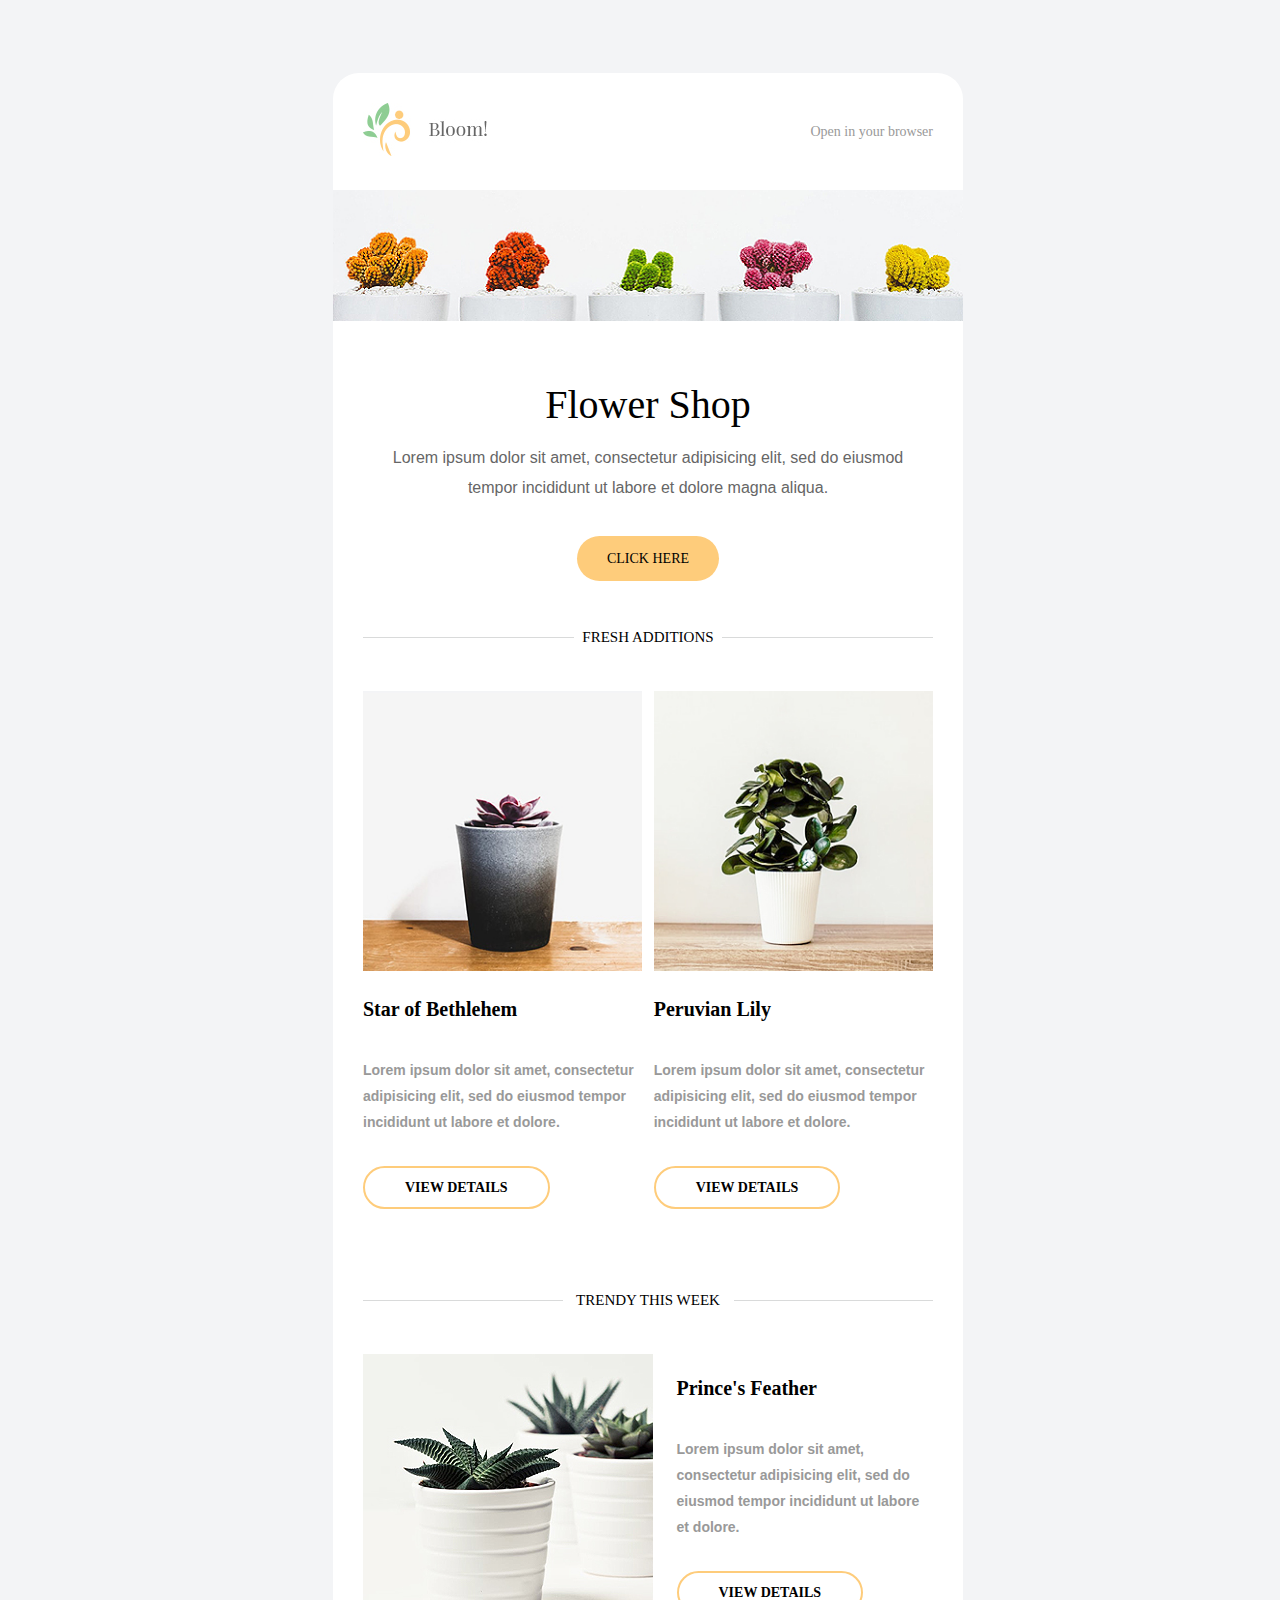
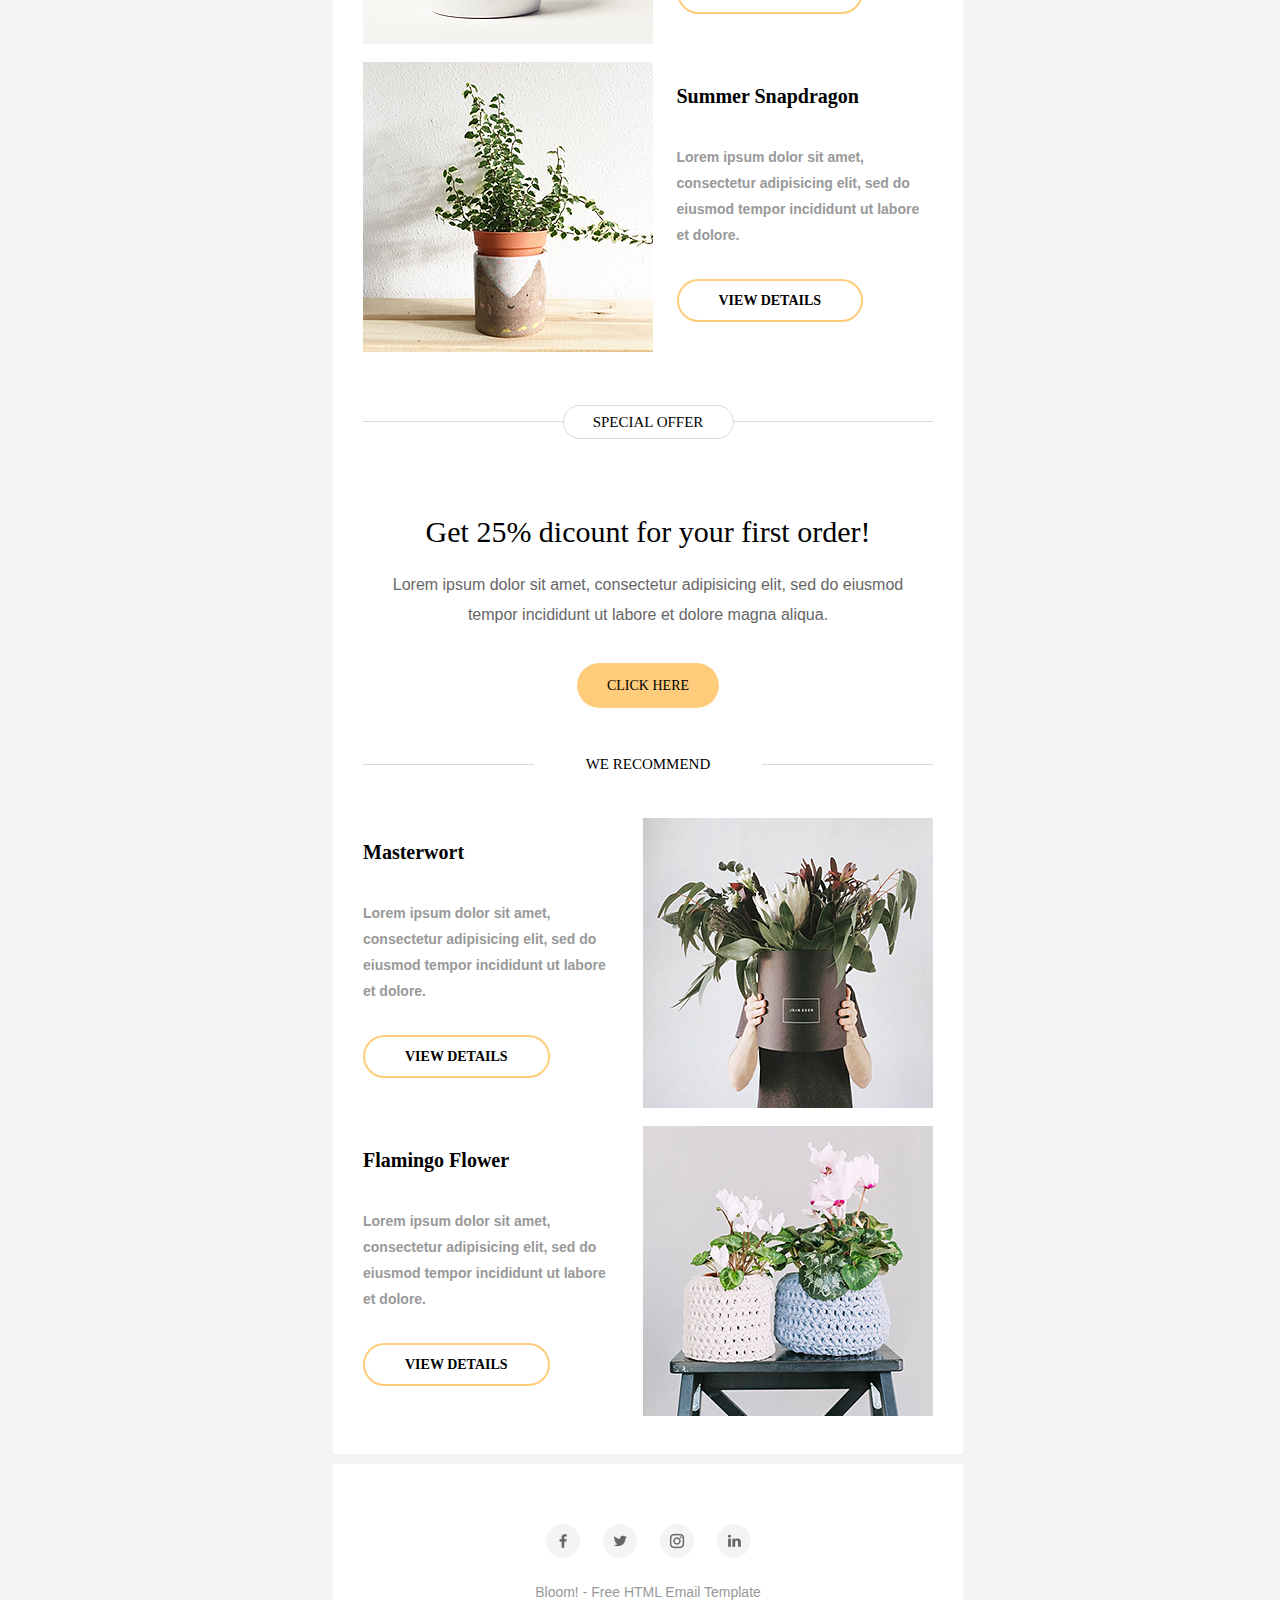
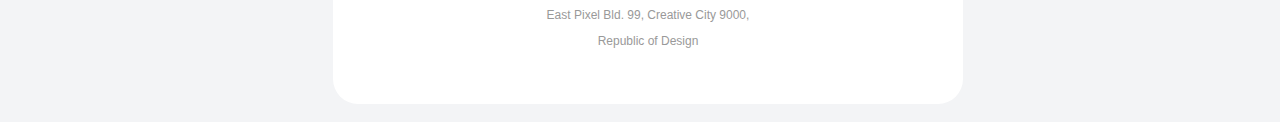
==== index.html @ 82b162fa "верстка Email-bloom" ====
<!DOCTYPE html>
<html lang="en">
<head>
    <meta charset="UTF-8">
    <title>Bloom</title>
    <link rel="stylesheet" href="css/style.css">
</head>
<body>

<table class="email-bloom" cellpadding="0" cellspacing="10" align="center">
    <tr>
        <td>
            <table class="email-table-wrap" cellpadding="0" cellspacing="0" width="100%">
                <tr>
                    <td>
                        <table class="email-header-wrap" width="100%" bgcolor="#ffffff" cellspacing="0" cellpadding="0">

                            <tr>
                                <td class="email-header" valign="center" align="left">
                                    <a href="#">
                                        <img src="img/logo.jpg" alt="logo">
                                    </a>
                                </td>
                                <td class="email-header" valign="center" align="right">
                                    <a href="#">
                                        <p>Open in your browser</p>
                                    </a>
                                </td>
                            </tr>
                            <tr>
                                <td class="email-img" colspan="2">
                                    <img src="img/hero.jpg" alt="types of flowers">
                                </td>
                                <td></td>
                            </tr>
                        </table>
                    </td>
                </tr>
                <tr>
                    <td>
                        <table width="100%" cellspacing="0" border="0" cellpadding="0" bgcolor="#ffffff">
                            <tr>
                                <td class="email-info" align="center">
                                    <div class="email-headline">
                                        <h1>Flower Shop</h1>
                                    </div>
                                    <div class="email-headinfo">
                                        <p>
                                            Lorem ipsum dolor sit amet, consectetur adipisicing elit, sed do eiusmod
                                            tempor incididunt ut labore et dolore magna aliqua.
                                        </p>
                                    </div>
                                    <div class="email-button">
                                        <a href="#"> CLICK HERE </a>
                                    </div>
                                </td>
                            </tr>
                        </table>
                    </td>
                </tr>
                <tr>
                    <td>
                        <table class="email-border-wrap" width="100%" cellspacing="0" border="0" cellpadding="0"
                               bgcolor="#ffffff">
                            <tr>
                                <td align="center" width="37%">
                                    <div class="email-border"></div>
                                </td>
                                <td align="center" class="email-bo-line">
                                    <p>Fresh additions</p>
                                </td>
                                <td align="center" width="37%">
                                    <div class="email-border"></div>
                                </td>
                            </tr>
                        </table>
                    </td>
                </tr>
                <tr>
                    <td>
                        <table width="100%" cellspacing="30" border="0" cellpadding="0" bgcolor="#ffffff">
                            <tr>
                                <th>
                                    <div>
                                        <table class="email-infotop" cellspacing="0" border="0" cellpadding="0"
                                               align="left">
                                            <tr>
                                                <td class="email-top-flower">
                                                    <img src="img/flower_1.jpg" alt="product flower №1">
                                                </td>
                                            </tr>
                                            <tr>
                                                <td align="left" class="email-flower-line">
                                                    <p>
                                                        Star of Bethlehem
                                                    </p>
                                                </td>
                                            </tr>
                                            <tr>
                                                <td align="left" class="email-flower-info">
                                                    <p>
                                                        Lorem ipsum dolor sit amet, consectetur adipisicing elit, sed do
                                                        eiusmod
                                                        tempor incididunt ut labore et dolore.
                                                    </p>
                                                </td>
                                            </tr>
                                            <tr>
                                                <td align="left" class="email-button2">
                                                    <a href="#"> View Details </a>
                                                </td>
                                            </tr>
                                        </table>
                                    </div>
                                    <div>
                                        <table class="email-infotop" cellspacing="0" border="0" cellpadding="0"
                                               align="right">
                                            <tr>
                                                <td class="email-top-flower">
                                                    <img src="img/flower_2.jpg" alt="product flower №2">
                                                </td>
                                            </tr>
                                            <tr>
                                                <td align="left" class="email-flower-line">
                                                    <p>
                                                        Peruvian Lily
                                                    </p>
                                                </td>
                                            </tr>
                                            <tr>
                                                <td align="left" class="email-flower-info">
                                                    <p>
                                                        Lorem ipsum dolor sit amet, consectetur adipisicing elit, sed do
                                                        eiusmod
                                                        tempor incididunt ut labore et dolore.
                                                    </p>
                                                </td>
                                            </tr>
                                            <tr>
                                                <td align="left" class="email-button2">
                                                    <a href="#"> View Details </a>
                                                </td>
                                            </tr>
                                        </table>
                                    </div>
                                </th>
                            </tr>
                        </table>
                    </td>
                </tr>
                <tr>
                    <td>
                        <table class="email-border-wrap" width="100%" cellspacing="0" border="0" cellpadding="0"
                               bgcolor="#ffffff">
                            <tr>
                                <td align="center" width="35%">
                                    <div class="email-border"></div>
                                </td>
                                <td align="center" width="30%" class="email-bo-line">
                                    <p>Trendy this week</p>
                                </td>
                                <td align="center" width="35%">
                                    <div class="email-border"></div>
                                </td>
                            </tr>
                        </table>
                    </td>
                </tr>
                <tr>
                    <td>
                        <table width="100%" cellspacing="20" border="0" cellpadding="0" bgcolor="#ffffff">
                            <tr>
                                <td>
                                    <table width="100%" cellspacing="10" border="0" cellpadding="0">
                                        <tr>
                                            <th>
                                                <div>
                                                    <table align="left" class="email-infoblock" cellspacing="0"
                                                           border="0" cellpadding="0">
                                                        <tr>
                                                            <td class="email-img-flower">
                                                                <img src="img/flower_3.jpg" alt="product flower №3">
                                                            </td>
                                                        </tr>
                                                    </table>
                                                </div>

                                                <div>
                                                    <table align="right" class="email-infoblock" cellspacing="0"
                                                           border="0" cellpadding="0">
                                                        <tr>
                                                            <td class="email-flower-line" align="left">
                                                                <p>Prince's Feather</p>
                                                            </td>
                                                        </tr>
                                                        <tr>
                                                            <td class="email-flower-info" align="left">
                                                                <p>Lorem ipsum dolor sit amet, consectetur adipisicing
                                                                    elit, sed do
                                                                    eiusmod tempor incididunt ut labore et dolore.</p>
                                                            </td>
                                                        </tr>
                                                        <tr>
                                                            <td align="left" class="email-button2">
                                                                <a href="#"> View Details </a>
                                                            </td>
                                                        </tr>
                                                    </table>
                                                </div>

                                            </th>
                                        </tr>
                                        <tr>
                                            <th>
                                                <div>
                                                    <table align="left" class="email-infoblock" cellspacing="0"
                                                           border="0" cellpadding="0">
                                                        <tr>
                                                            <td class="email-img-flower">
                                                                <img src="img/flower_4.jpg" alt="product flower №4">
                                                            </td>
                                                        </tr>
                                                    </table>
                                                </div>

                                                <div>
                                                    <table align="right" class="email-infoblock" cellspacing="0"
                                                           border="0" cellpadding="0">
                                                        <tr>
                                                            <td class="email-flower-line" align="left">
                                                                <p>Summer Snapdragon</p>
                                                            </td>
                                                        </tr>
                                                        <tr>
                                                            <td class="email-flower-info" align="left">
                                                                <p>Lorem ipsum dolor sit amet, consectetur adipisicing
                                                                    elit, sed do
                                                                    eiusmod tempor incididunt ut labore et dolore.</p>
                                                            </td>
                                                        </tr>
                                                        <tr>
                                                            <td align="left" class="email-button2">
                                                                <a href="#"> View Details </a>
                                                            </td>
                                                        </tr>
                                                    </table>
                                                </div>

                                            </th>
                                        </tr>

                                    </table>
                                </td>
                            </tr>
                        </table>
                    </td>
                </tr>
                <tr>
                    <td>
                        <table class="email-border-wrap" width="100%" cellspacing="0" border="0" cellpadding="0"
                               bgcolor="#ffffff">
                            <tr>
                                <td align="center" width="35%">
                                    <div class="email-border"></div>
                                </td>
                                <td align="center" width="30%" class="email-bo-line2">
                                    <p>SPECIAL OFFER</p>
                                </td>
                                <td align="center" width="35%">
                                    <div class="email-border"></div>
                                </td>
                            </tr>
                        </table>
                    </td>
                </tr>
                <tr>
                    <td>
                        <table width="100%" cellspacing="0" border="0" cellpadding="0" bgcolor="#ffffff">
                            <tr>
                                <td class="email-info" align="center">
                                    <div class="email-headline2">
                                        <h1>Get 25% dicount for your first order!</h1>
                                    </div>
                                    <div class="email-headinfo">
                                        <p>
                                            Lorem ipsum dolor sit amet, consectetur adipisicing elit, sed do eiusmod
                                            tempor incididunt ut labore et dolore magna aliqua.
                                        </p>
                                    </div>
                                    <div class="email-button">
                                        <a href="#"> CLICK HERE </a>
                                    </div>
                                </td>
                            </tr>
                        </table>
                    </td>
                </tr>
                <tr>
                    <td>
                        <table class="email-border-wrap" width="100%" cellspacing="0" border="0" cellpadding="0"
                               bgcolor="#ffffff">
                            <tr>
                                <td align="center" width="30%">
                                    <div class="email-border"></div>
                                </td>
                                <td align="center" width="40%" class="email-bo-line">
                                    <p>We Recommend</p>
                                </td>
                                <td align="center" width="30%">
                                    <div class="email-border"></div>
                                </td>
                            </tr>
                        </table>
                    </td>
                </tr>
                <tr>
                    <td>
                        <table width="100%" cellspacing="20" border="0" cellpadding="0" bgcolor="#ffffff">
                           <tr>
                               <td>
                                   <table width="100%" cellspacing="10" border="0" cellpadding="0">
                                       <tr>
                                           <th>
                                               <div>
                                                   <table class="email-infoblock-end" cellspacing="0"
                                                          border="0" cellpadding="0">
                                                       <tr>
                                                           <td class="email-img-flower">
                                                               <img src="img/flower_5.jpg" alt="product flower №5">
                                                           </td>
                                                       </tr>
                                                   </table>
                                               </div>
                                               <div>
                                                   <table width="100%" class="email-infoblock" cellspacing="0"
                                                          border="0" cellpadding="0">
                                                       <tr>
                                                           <td class="email-flower-line" align="left">
                                                               <p>Masterwort</p>
                                                           </td>
                                                       </tr>
                                                       <tr>
                                                           <td class="email-flower-info" align="left">
                                                               <p>Lorem ipsum dolor sit amet, consectetur adipisicing
                                                                   elit, sed do
                                                                   eiusmod tempor incididunt ut labore et dolore.</p>
                                                           </td>
                                                       </tr>
                                                       <tr>
                                                           <td align="left" class="email-button2">
                                                               <a href="#"> View Details </a>
                                                           </td>
                                                       </tr>
                                                   </table>
                                               </div>
                                           </th>
                                       </tr>

                                       <tr>
                                           <th>
                                               <div>
                                                   <table class="email-infoblock-end" cellspacing="0"
                                                          border="0" cellpadding="0">
                                                       <tr>
                                                           <td class="email-img-flower">
                                                               <img src="img/flower_6.jpg" alt="product flower №6">
                                                           </td>
                                                       </tr>
                                                   </table>
                                               </div>
                                               <div>
                                                   <table  class="email-infoblock" cellspacing="0"
                                                           border="0" cellpadding="0">
                                                       <tr>
                                                           <td class="email-flower-line" align="left">
                                                               <p>Flamingo Flower</p>
                                                           </td>
                                                       </tr>
                                                       <tr>
                                                           <td class="email-flower-info" align="left">
                                                               <p>Lorem ipsum dolor sit amet, consectetur adipisicing
                                                                   elit, sed do
                                                                   eiusmod tempor incididunt ut labore et dolore.</p>
                                                           </td>
                                                       </tr>
                                                       <tr>
                                                           <td align="left" class="email-button2">
                                                               <a href="#"> View Details </a>
                                                           </td>
                                                       </tr>
                                                   </table>
                                               </div>
                                           </th>
                                       </tr>
                                   </table>
                               </td>
                           </tr>
                        </table>
                    </td>
                </tr>

            </table>
        </td>
    </tr>
    <tr>
        <td>
            <table class="email-footer" width="100%" cellspacing="0" border="0" cellpadding="0" bgcolor="#ffffff">
                <tr>
                    <td>
                        <table align="center" width="40%" cellspacing="0" border="0" cellpadding="10">
                            <tr>
                                <td align="center">
                                    <a href="#" >
                                        <img src="img/facebook.jpg" alt="facebook-social">
                                    </a>
                                </td>
                                <td align="center">
                                    <a href="#" >
                                        <img src="img/twitter.jpg" alt="twitter-social">
                                    </a>
                                </td>
                                <td align="center">
                                    <a href="#" >
                                        <img src="img/instagram.jpg" alt="instagram-social">
                                    </a>
                                </td>
                                <td align="center">
                                    <a href="#" >
                                        <img src="img/linkedin.jpg" alt="linkedin-social">
                                    </a>
                                </td>

                            </tr>
                        </table>
                    </td>
                </tr>
                <tr>
                    <td align="center" class="footer-headline">
                        <p>Bloom! - Free HTML Email Template</p>
                    </td>
                </tr>
                <tr>
                    <td align="center"  class="footer-headline2">
                        <p>East Pixel Bld. 99, Creative City 9000,</p>
                    </td>
                </tr>
                <tr>
                    <td align="center"  class="footer-headline2">
                        <p>Republic of Design</p>
                    </td>
                </tr>
            </table>
        </td>
    </tr>
</table>

</body>
</html>
---- css/style.css ----
body {
  width: 100%;
  background-color: #f3f4f6;
  font-family: "Playfair Display", Georgia, serif;
  font-size: 14px;
}

.email-bloom {
  width: 650px;
}

.email-table-wrap {
  width: 100%;
  padding-top: 55px;
}

.email-header-wrap {
  border-radius: 26px 26px 0 0;
}

.email-header {
  padding: 30px;
}
.email-header a {
  color: #999999;
  text-decoration: none;
}

.email-img img {
  width: 100%;
}

.email-info {
  padding: 40px 30px;
}

.email-headline h1 {
  font-family: "Playfair Display", Georgia, serif;
  font-weight: normal;
  font-size: 40px;
  line-height: 25px;
}

.email-headline2 h1 {
  font-family: "Playfair Display", Georgia, serif;
  font-weight: normal;
  font-size: 30px;
  line-height: 36px;
}

.email-headinfo {
  padding-bottom: 25px;
}
.email-headinfo p {
  color: #666666;
  font-family: "Muli", Arial, sans-serif;
  font-size: 16px;
  line-height: 30px;
  padding: 0 20px;
}

.email-button {
  text-align: center;
}
.email-button a {
  color: #000;
  text-decoration: none;
  line-height: 30px;
  background-color: #fecc7b;
  padding: 15px 30px;
  text-transform: uppercase;
  border-radius: 25px;
}

.email-button2 {
  padding: 30px 0 50px;
}
.email-button2 a {
  color: #000;
  text-decoration: none;
  font-size: 14px;
  line-height: 18px;
  background-color: #ffffff;
  padding: 12px 40px;
  text-transform: uppercase;
  border-radius: 25px;
  border: 2px solid #fecc7b;
}

.email-border-wrap {
  padding: 0 30px;
}

.email-border {
  width: 100%;
  height: 1px;
  background-color: #d9dada;
}

.email-bo-line p,
.email-bo-line2 p {
  color: #000;
  font-size: 15px;
  text-transform: uppercase;
}

.email-bo-line2 p {
  line-height: 22px;
  padding: 5px;
  border: 1px solid #d9dada;
  border-radius: 20px;
}

.email-infotop {
  width: 49%;
}

.email-infoblock {
  width: 45%;
}

.email-infoblock-end {
  width: 45%;
  float: right;
}

.email-top-flower img {
  width: 100%;
}

.email-flower-line {
  font-size: 20px;
  line-height: 28px;
  color: black;
}

.email-flower-info p {
  font-family: Arial, sans-serif;
  font-size: 14px;
  line-height: 26px;
  color: #999999;
}

.email-footer {
  padding: 50px 30px;
  border-radius: 0 0 25px 25px;
}

.footer-headline {
  padding-top: 10px;
}
.footer-headline p {
  color: #999999;
  font-family: "Muli", Arial, sans-serif;
  font-size: 14px;
  line-height: 20px;
  margin: 0;
}

.footer-headline2 p {
  color: #999999;
  font-family: "Muli", Arial, sans-serif;
  font-size: 12px;
  line-height: 26px;
  margin: 0;
}

@media only screen and (max-device-width: 480px), only screen and (max-width: 480px) {
  .email-bloom {
    width: 100% !important;
  }

  .email-infoblock,
.email-info2,
.email-infoblock-end,
.email-infotop {
    width: 100% !important;
  }

  .email-img-flower img {
    width: 100% !important;
  }

  .email-flower-info p {
    width: 100% !important;
  }
}

/*# sourceMappingURL=style.css.map */
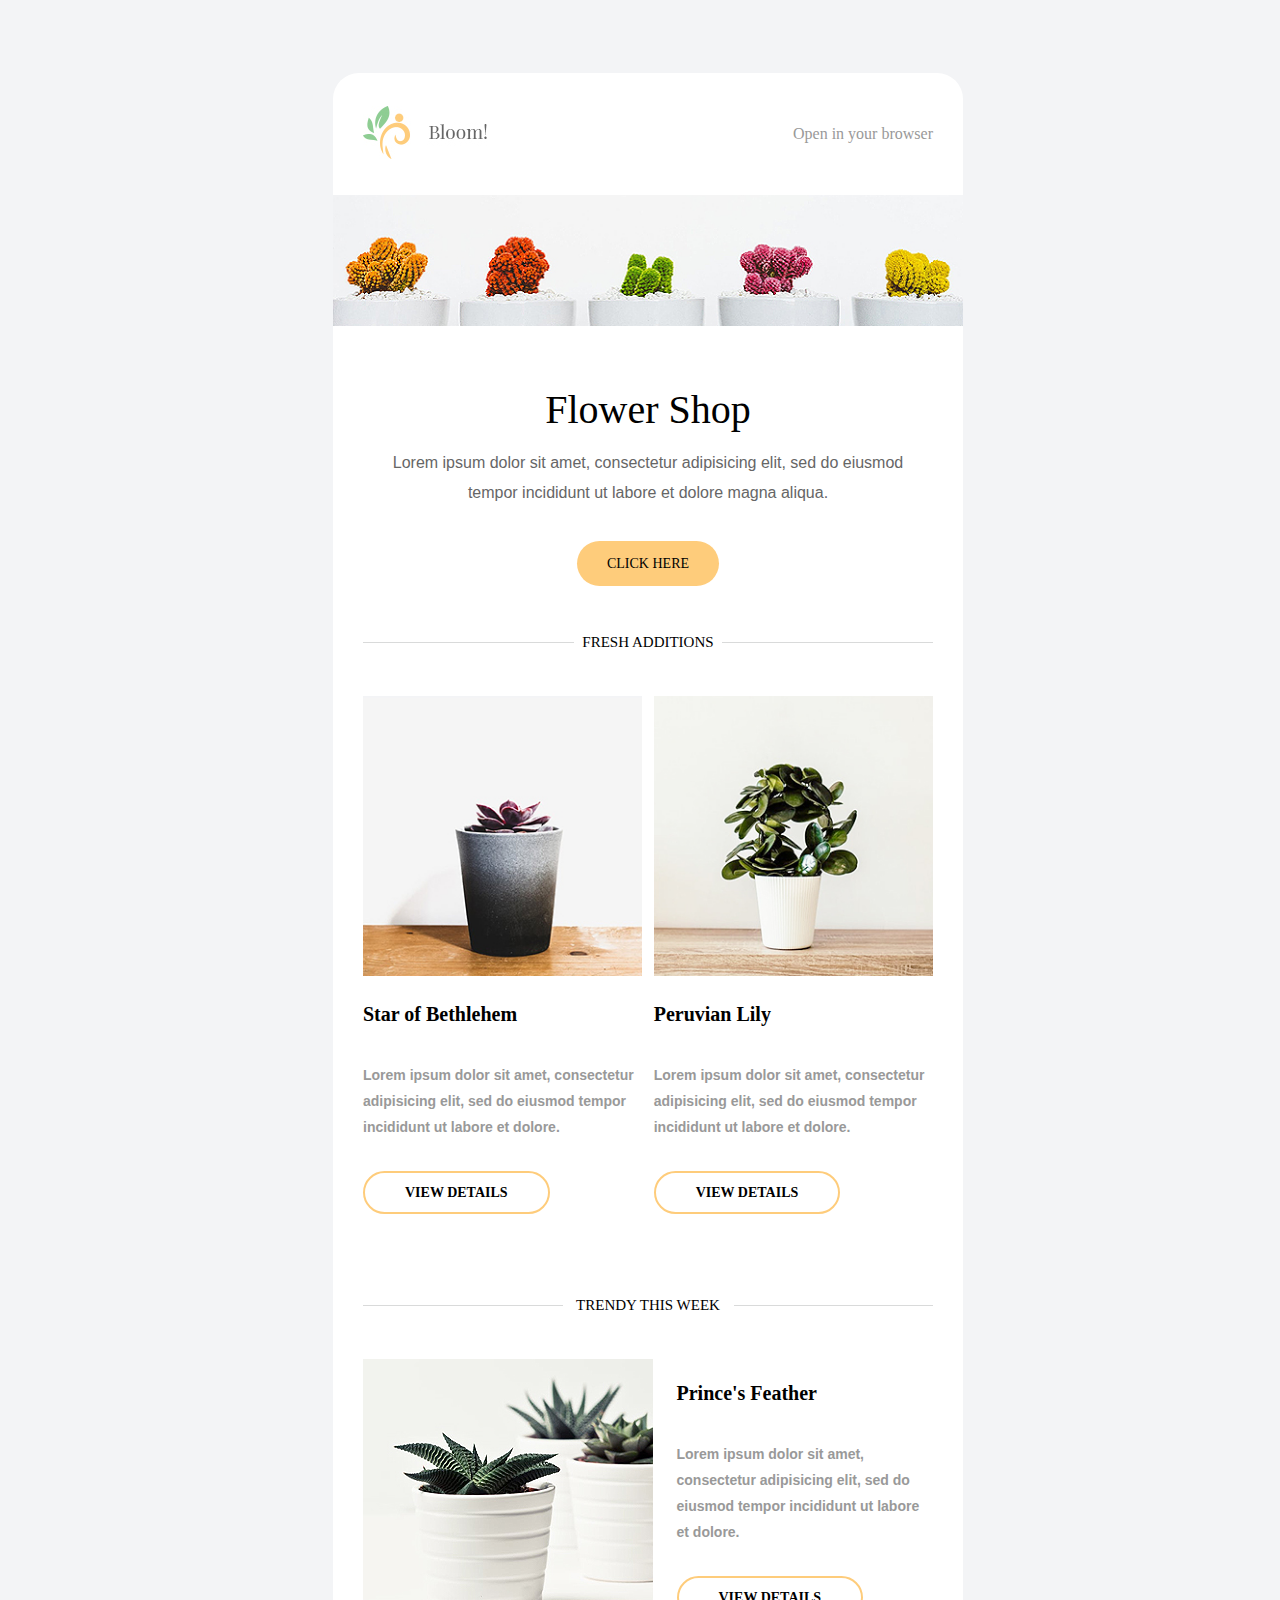
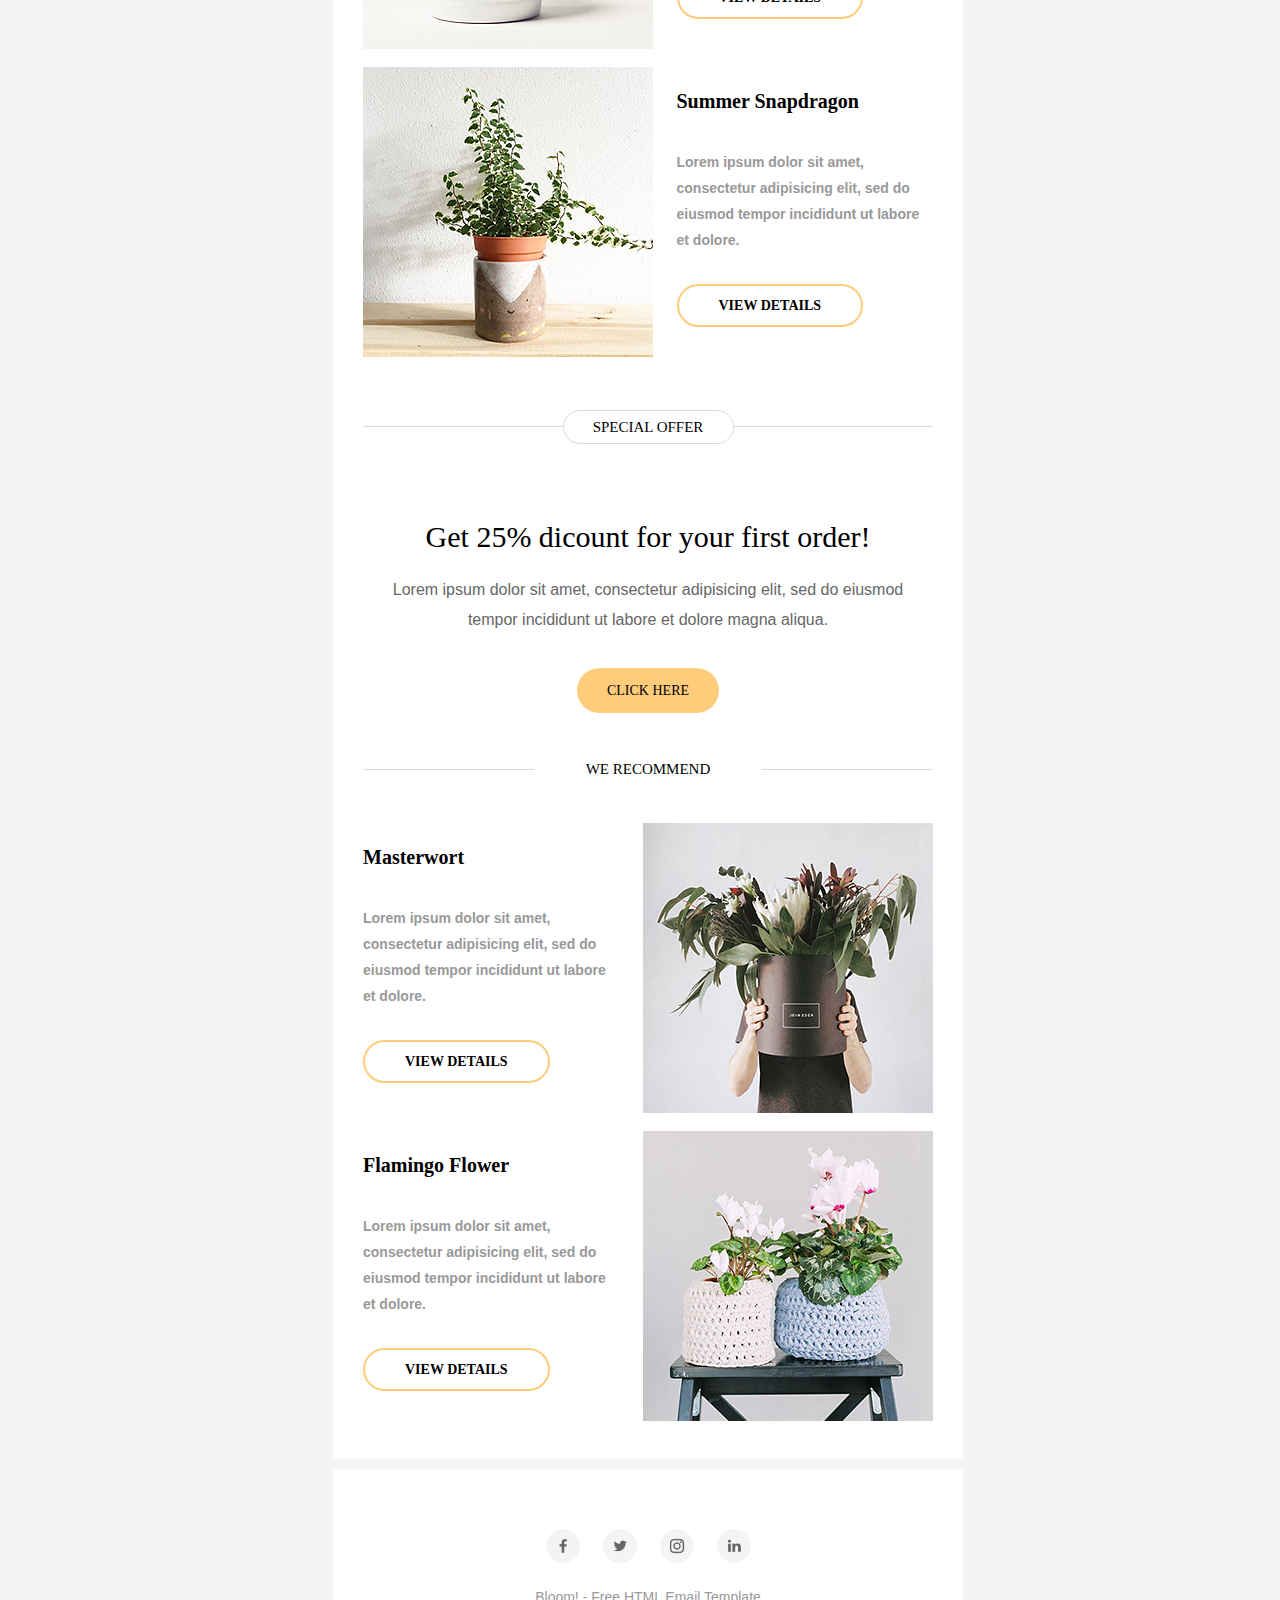
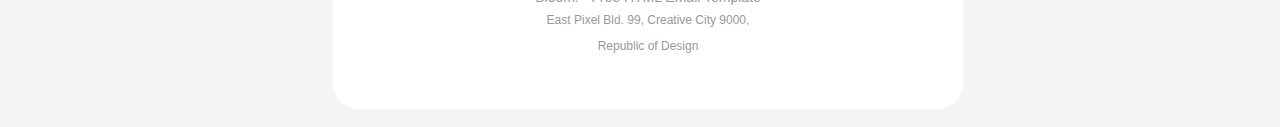
==== commit 405f6412: "правка ошибок адаптива" ====
--- a/index.html
+++ b/index.html
@@ -18,7 +18,7 @@
                             <tr>
                                 <td class="email-header" valign="center" align="left">
                                     <a href="#">
-                                        <img src="img/logo.jpg" alt="logo">
+                                        <img src="img/logo.jpg" alt="logo" class="logo">
                                     </a>
                                 </td>
                                 <td class="email-header" valign="center" align="right">
@@ -78,72 +78,88 @@
                 </tr>
                 <tr>
                     <td>
-                        <table width="100%" cellspacing="30" border="0" cellpadding="0" bgcolor="#ffffff">
-                            <tr>
-                                <th>
-                                    <div>
-                                        <table class="email-infotop" cellspacing="0" border="0" cellpadding="0"
-                                               align="left">
-                                            <tr>
-                                                <td class="email-top-flower">
-                                                    <img src="img/flower_1.jpg" alt="product flower №1">
-                                                </td>
-                                            </tr>
-                                            <tr>
-                                                <td align="left" class="email-flower-line">
-                                                    <p>
-                                                        Star of Bethlehem
-                                                    </p>
-                                                </td>
-                                            </tr>
-                                            <tr>
-                                                <td align="left" class="email-flower-info">
-                                                    <p>
-                                                        Lorem ipsum dolor sit amet, consectetur adipisicing elit, sed do
-                                                        eiusmod
-                                                        tempor incididunt ut labore et dolore.
-                                                    </p>
-                                                </td>
-                                            </tr>
-                                            <tr>
-                                                <td align="left" class="email-button2">
-                                                    <a href="#"> View Details </a>
-                                                </td>
-                                            </tr>
-                                        </table>
-                                    </div>
-                                    <div>
-                                        <table class="email-infotop" cellspacing="0" border="0" cellpadding="0"
-                                               align="right">
-                                            <tr>
-                                                <td class="email-top-flower">
-                                                    <img src="img/flower_2.jpg" alt="product flower №2">
-                                                </td>
-                                            </tr>
-                                            <tr>
-                                                <td align="left" class="email-flower-line">
-                                                    <p>
-                                                        Peruvian Lily
-                                                    </p>
-                                                </td>
-                                            </tr>
-                                            <tr>
-                                                <td align="left" class="email-flower-info">
-                                                    <p>
-                                                        Lorem ipsum dolor sit amet, consectetur adipisicing elit, sed do
-                                                        eiusmod
-                                                        tempor incididunt ut labore et dolore.
-                                                    </p>
-                                                </td>
-                                            </tr>
-                                            <tr>
-                                                <td align="left" class="email-button2">
-                                                    <a href="#"> View Details </a>
-                                                </td>
-                                            </tr>
-                                        </table>
-                                    </div>
-                                </th>
+                        <table width="100%" cellspacing="20" border="0" cellpadding="0" bgcolor="#ffffff">
+                            <tr>
+                                <td>
+                                    <table width="100%" cellspacing="10" border="0" cellpadding="0">
+                                        <tr>
+                                            <th>
+
+
+                                                <div>
+                                                    <table class="email-infotop" cellspacing="0" border="0"
+                                                           cellpadding="0"
+                                                           align="left">
+                                                        <tr>
+                                                            <td class="email-top-flower">
+                                                                <img src="img/flower_1.jpg" alt="product flower №1">
+                                                            </td>
+                                                        </tr>
+                                                        <tr>
+                                                            <td class="email-flower-line" align="left">
+                                                                <p>
+                                                                    Star of Bethlehem
+                                                                </p>
+                                                            </td>
+                                                        </tr>
+                                                        <tr>
+                                                            <td class="email-flower-info" align="left">
+                                                                <p>
+                                                                    Lorem ipsum dolor sit amet, consectetur adipisicing
+                                                                    elit, sed do
+                                                                    eiusmod
+                                                                    tempor incididunt ut labore et dolore.
+                                                                </p>
+                                                            </td>
+                                                        </tr>
+                                                        <tr>
+                                                            <td align="left" class="email-button2">
+                                                                <a href="#"> View Details </a>
+                                                            </td>
+                                                        </tr>
+                                                    </table>
+                                                </div>
+                                                <div>
+                                                    <table class="email-infotop" cellspacing="0" border="0"
+                                                           cellpadding="0"
+                                                           align="right">
+                                                        <tr>
+                                                            <td class="email-top-flower">
+                                                                <img src="img/flower_2.jpg" alt="product flower №2">
+                                                            </td>
+                                                        </tr>
+                                                        <tr>
+                                                            <td class="email-flower-line" align="left">
+                                                                <p>
+                                                                    Peruvian Lily
+                                                                </p>
+                                                            </td>
+                                                        </tr>
+                                                        <tr>
+                                                            <td class="email-flower-info" align="left">
+                                                                <p>
+                                                                    Lorem ipsum dolor sit amet, consectetur adipisicing
+                                                                    elit, sed do
+                                                                    eiusmod
+                                                                    tempor incididunt ut labore et dolore.
+                                                                </p>
+                                                            </td>
+                                                        </tr>
+                                                        <tr>
+                                                            <td align="left" class="email-button2">
+                                                                <a href="#"> View Details </a>
+                                                            </td>
+                                                        </tr>
+                                                    </table>
+                                                </div>
+
+
+                                            </th>
+                                        </tr>
+                                    </table>
+
+
+                                </td>
                             </tr>
                         </table>
                     </td>
@@ -316,85 +332,85 @@
                 <tr>
                     <td>
                         <table width="100%" cellspacing="20" border="0" cellpadding="0" bgcolor="#ffffff">
-                           <tr>
-                               <td>
-                                   <table width="100%" cellspacing="10" border="0" cellpadding="0">
-                                       <tr>
-                                           <th>
-                                               <div>
-                                                   <table class="email-infoblock-end" cellspacing="0"
-                                                          border="0" cellpadding="0">
-                                                       <tr>
-                                                           <td class="email-img-flower">
-                                                               <img src="img/flower_5.jpg" alt="product flower №5">
-                                                           </td>
-                                                       </tr>
-                                                   </table>
-                                               </div>
-                                               <div>
-                                                   <table width="100%" class="email-infoblock" cellspacing="0"
-                                                          border="0" cellpadding="0">
-                                                       <tr>
-                                                           <td class="email-flower-line" align="left">
-                                                               <p>Masterwort</p>
-                                                           </td>
-                                                       </tr>
-                                                       <tr>
-                                                           <td class="email-flower-info" align="left">
-                                                               <p>Lorem ipsum dolor sit amet, consectetur adipisicing
-                                                                   elit, sed do
-                                                                   eiusmod tempor incididunt ut labore et dolore.</p>
-                                                           </td>
-                                                       </tr>
-                                                       <tr>
-                                                           <td align="left" class="email-button2">
-                                                               <a href="#"> View Details </a>
-                                                           </td>
-                                                       </tr>
-                                                   </table>
-                                               </div>
-                                           </th>
-                                       </tr>
-
-                                       <tr>
-                                           <th>
-                                               <div>
-                                                   <table class="email-infoblock-end" cellspacing="0"
-                                                          border="0" cellpadding="0">
-                                                       <tr>
-                                                           <td class="email-img-flower">
-                                                               <img src="img/flower_6.jpg" alt="product flower №6">
-                                                           </td>
-                                                       </tr>
-                                                   </table>
-                                               </div>
-                                               <div>
-                                                   <table  class="email-infoblock" cellspacing="0"
-                                                           border="0" cellpadding="0">
-                                                       <tr>
-                                                           <td class="email-flower-line" align="left">
-                                                               <p>Flamingo Flower</p>
-                                                           </td>
-                                                       </tr>
-                                                       <tr>
-                                                           <td class="email-flower-info" align="left">
-                                                               <p>Lorem ipsum dolor sit amet, consectetur adipisicing
-                                                                   elit, sed do
-                                                                   eiusmod tempor incididunt ut labore et dolore.</p>
-                                                           </td>
-                                                       </tr>
-                                                       <tr>
-                                                           <td align="left" class="email-button2">
-                                                               <a href="#"> View Details </a>
-                                                           </td>
-                                                       </tr>
-                                                   </table>
-                                               </div>
-                                           </th>
-                                       </tr>
-                                   </table>
-                               </td>
-                           </tr>
+                            <tr>
+                                <td>
+                                    <table width="100%" cellspacing="10" border="0" cellpadding="0">
+                                        <tr>
+                                            <th>
+                                                <div>
+                                                    <table class="email-infoblock-end" cellspacing="0"
+                                                           border="0" cellpadding="0">
+                                                        <tr>
+                                                            <td class="email-img-flower">
+                                                                <img src="img/flower_5.jpg" alt="product flower №5">
+                                                            </td>
+                                                        </tr>
+                                                    </table>
+                                                </div>
+                                                <div>
+                                                    <table width="100%" class="email-infoblock" cellspacing="0"
+                                                           border="0" cellpadding="0">
+                                                        <tr>
+                                                            <td class="email-flower-line" align="left">
+                                                                <p>Masterwort</p>
+                                                            </td>
+                                                        </tr>
+                                                        <tr>
+                                                            <td class="email-flower-info" align="left">
+                                                                <p>Lorem ipsum dolor sit amet, consectetur adipisicing
+                                                                    elit, sed do
+                                                                    eiusmod tempor incididunt ut labore et dolore.</p>
+                                                            </td>
+                                                        </tr>
+                                                        <tr>
+                                                            <td align="left" class="email-button2">
+                                                                <a href="#"> View Details </a>
+                                                            </td>
+                                                        </tr>
+                                                    </table>
+                                                </div>
+                                            </th>
+                                        </tr>
+
+                                        <tr>
+                                            <th>
+                                                <div>
+                                                    <table class="email-infoblock-end" cellspacing="0"
+                                                           border="0" cellpadding="0">
+                                                        <tr>
+                                                            <td class="email-img-flower">
+                                                                <img src="img/flower_6.jpg" alt="product flower №6">
+                                                            </td>
+                                                        </tr>
+                                                    </table>
+                                                </div>
+                                                <div>
+                                                    <table class="email-infoblock" cellspacing="0"
+                                                           border="0" cellpadding="0">
+                                                        <tr>
+                                                            <td class="email-flower-line" align="left">
+                                                                <p>Flamingo Flower</p>
+                                                            </td>
+                                                        </tr>
+                                                        <tr>
+                                                            <td class="email-flower-info" align="left">
+                                                                <p>Lorem ipsum dolor sit amet, consectetur adipisicing
+                                                                    elit, sed do
+                                                                    eiusmod tempor incididunt ut labore et dolore.</p>
+                                                            </td>
+                                                        </tr>
+                                                        <tr>
+                                                            <td align="left" class="email-button2">
+                                                                <a href="#"> View Details </a>
+                                                            </td>
+                                                        </tr>
+                                                    </table>
+                                                </div>
+                                            </th>
+                                        </tr>
+                                    </table>
+                                </td>
+                            </tr>
                         </table>
                     </td>
                 </tr>
@@ -407,25 +423,25 @@
             <table class="email-footer" width="100%" cellspacing="0" border="0" cellpadding="0" bgcolor="#ffffff">
                 <tr>
                     <td>
-                        <table align="center" width="40%" cellspacing="0" border="0" cellpadding="10">
+                        <table class="email-social" align="center" cellspacing="0" border="0" cellpadding="10">
                             <tr>
                                 <td align="center">
-                                    <a href="#" >
+                                    <a href="#" class="email-social-wrap">
                                         <img src="img/facebook.jpg" alt="facebook-social">
                                     </a>
                                 </td>
                                 <td align="center">
-                                    <a href="#" >
+                                    <a href="#"  class="email-social-wrap">
                                         <img src="img/twitter.jpg" alt="twitter-social">
                                     </a>
                                 </td>
                                 <td align="center">
-                                    <a href="#" >
+                                    <a href="#"  class="email-social-wrap">
                                         <img src="img/instagram.jpg" alt="instagram-social">
                                     </a>
                                 </td>
                                 <td align="center">
-                                    <a href="#" >
+                                    <a href="#"  class="email-social-wrap">
                                         <img src="img/linkedin.jpg" alt="linkedin-social">
                                     </a>
                                 </td>
@@ -440,12 +456,12 @@
                     </td>
                 </tr>
                 <tr>
-                    <td align="center"  class="footer-headline2">
+                    <td align="center" class="footer-headline2">
                         <p>East Pixel Bld. 99, Creative City 9000,</p>
                     </td>
                 </tr>
                 <tr>
-                    <td align="center"  class="footer-headline2">
+                    <td align="center" class="footer-headline2">
                         <p>Republic of Design</p>
                     </td>
                 </tr>
--- a/css/style.css
+++ b/css/style.css
@@ -24,6 +24,10 @@
 .email-header a {
   color: #999999;
   text-decoration: none;
+}
+.email-header a p {
+  font-size: 16px;
+  line-height: 30px;
 }
 
 .email-img img {
@@ -146,6 +150,10 @@
   border-radius: 0 0 25px 25px;
 }
 
+.email-social {
+  width: 40%;
+}
+
 .footer-headline {
   padding-top: 10px;
 }
@@ -165,7 +173,7 @@
   margin: 0;
 }
 
-@media only screen and (max-device-width: 480px), only screen and (max-width: 480px) {
+@media only screen and (max-device-width: 480px) {
   .email-bloom {
     width: 100% !important;
   }
@@ -177,12 +185,75 @@
     width: 100% !important;
   }
 
+  .logo {
+    padding: 20px !important;
+    width: 300px !important;
+  }
+
+  .email-header a p {
+    font-size: 30px !important;
+    line-height: 40px !important;
+  }
+
   .email-img-flower img {
     width: 100% !important;
   }
 
+  .email-flower-line {
+    font-size: 36px !important;
+    line-height: 32px !important;
+  }
+
   .email-flower-info p {
-    width: 100% !important;
+    font-size: 16px !important;
+    line-height: 45px !important;
+    width: 100% !important;
+  }
+
+  .email-button {
+    padding: 50px 0 !important;
+  }
+  .email-button a {
+    padding: 20px 35px !important;
+  }
+
+  .email-bo-line p,
+.email-bo-line2 p {
+    line-height: 45px !important;
+    font-size: 34px !important;
+  }
+
+  .email-button2 {
+    padding: 30px 0 70px !important;
+  }
+  .email-button2 a {
+    padding: 20px 50px !important;
+  }
+
+  .email-footer {
+    padding: 70px 30px !important;
+  }
+
+  .email-social {
+    width: 50% !important;
+  }
+
+  .email-social-wrap {
+    width: 55px !important;
+    height: 55px !important;
+  }
+  .email-social-wrap img {
+    width: 100% !important;
+  }
+
+  .footer-headline p {
+    font-size: 30px !important;
+    line-height: 50px !important;
+  }
+
+  .footer-headline2 p {
+    font-size: 25px !important;
+    line-height: 35px !important;
   }
 }
 
